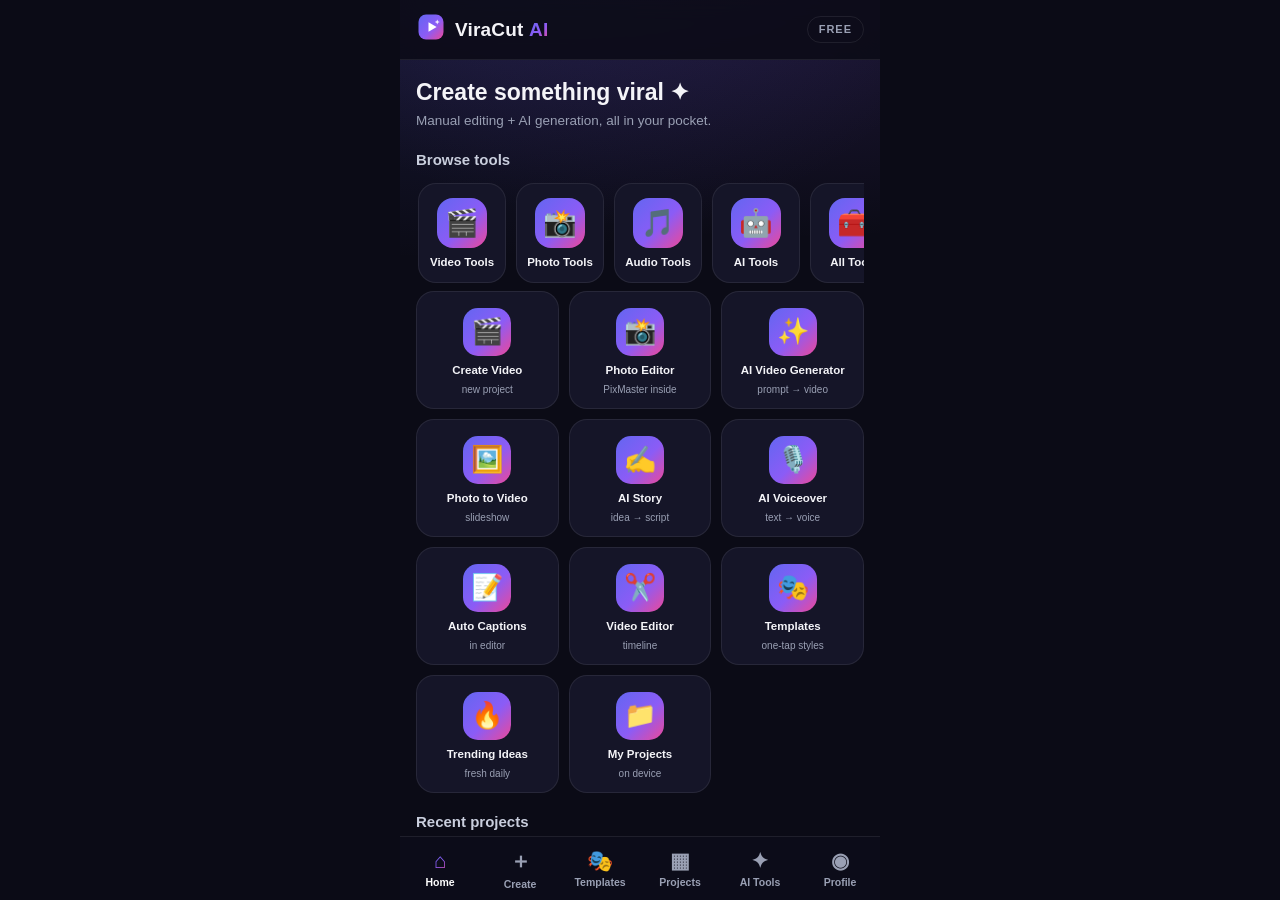
==== index.html @ f8251b7c "Phase 14: CapCut-style page navigation (tool categories + back buttons)" ====
<!DOCTYPE html>
<html lang="en">
<head>
<meta charset="UTF-8">
<meta name="viewport" content="width=device-width, initial-scale=1.0, viewport-fit=cover">
<meta name="theme-color" content="#0B0B16">
<title>ViraCut AI — Mobile Video Editor</title>
<link rel="manifest" href="manifest.json">
<link rel="apple-touch-icon" href="icon-192.png">
<meta name="mobile-web-app-capable" content="yes">
<meta name="apple-mobile-web-app-capable" content="yes">
<meta name="apple-mobile-web-app-status-bar-style" content="black-translucent">
<link rel="stylesheet" href="css/app.css?v=24">
</head>
<body>
<div id="app">

  <!-- ============ APP BAR ============ -->
  <header id="appbar">
    <div class="brand">
      <span class="logo" aria-hidden="true">
        <svg viewBox="0 0 48 48" width="30" height="30">
          <defs><linearGradient id="lg" x1="0" y1="0" x2="1" y2="1">
            <stop offset="0" stop-color="#6366F1"/><stop offset=".55" stop-color="#8B5CF6"/><stop offset="1" stop-color="#EC4899"/>
          </linearGradient></defs>
          <rect x="4" y="4" width="40" height="40" rx="12" fill="url(#lg)"/>
          <path d="M20 16.5 L33 24 L20 31.5 Z" fill="#fff"/>
          <path d="M34 12 l1.2 2.8 2.8 1.2 -2.8 1.2 -1.2 2.8 -1.2 -2.8 -2.8 -1.2 2.8 -1.2 Z" fill="#fff" opacity=".9"/>
        </svg>
      </span>
      <span class="brand-name">ViraCut <b>AI</b></span>
    </div>
    <div id="planBadge" class="plan-badge free">FREE</div>
  </header>

  <!-- ============ SCREENS ============ -->
  <main id="screens">

    <!-- HOME -->
    <section class="screen active" id="screen-home">
      <div class="greet">
        <h2 id="homeGreet">Create something viral ✦</h2>
        <p>Manual editing + AI generation, all in your pocket.</p>
      </div>
      <div class="home-grid" id="homeGrid"></div>
      <h3 class="sec-title">Recent projects</h3>
      <div id="homeRecent" class="recent-row"></div>
    </section>

    <!-- CREATE HUB -->
    <section class="screen" id="screen-create">
      <h2 class="page-title">Create</h2>
      <p class="page-sub">Start a new project your way.</p>
      <div class="stack" id="createOptions"></div>
    </section>

    <!-- PROJECTS -->
    <section class="screen" id="screen-projects">
      <h2 class="page-title">My Projects</h2>
      <p class="page-sub">Stored on this device.</p>
      <button class="btn primary block" id="btnNewProject2">＋ New Project</button>
      <div id="projectGrid" class="proj-grid"></div>
    </section>

    <!-- AI TOOLS HUB -->
    <section class="screen" id="screen-aitools">
      <h2 class="page-title">AI Tools</h2>
      <p class="page-sub">Generate with AI — story, video, voice & ideas.</p>
      <div class="stack" id="aiToolsList"></div>
      <div class="note-card">🎬 AI video rendering needs a connected backend API. Story, ideas & social tools work fully offline.</div>
    </section>

    <!-- TOOL CATEGORY PAGE (dynamic — rendered by ToolPages) -->
    <section class="screen" id="screen-toolpage"></section>

    <!-- PROFILE -->
    <section class="screen" id="screen-profile">
      <h2 class="page-title">Profile</h2>
      <div class="card" id="profileCard"></div>
      <div class="card" id="planCard"></div>
      <div class="stack">
        <button class="btn ghost block" id="btnSettings">⚙️ Settings</button>
        <button class="btn ghost block" id="btnGoPro">⭐ Go Pro (Demo)</button>
        <button class="btn ghost block" id="btnSignOut">Sign out</button>
      </div>
      <p class="fineprint">Demo build — plans are stored locally on this device. No payment is processed.<br><a href="privacy.html" style="color:var(--acc)">Privacy Policy</a></p>
    </section>

    <!-- SETTINGS -->
    <section class="screen" id="screen-settings"></section>

    <!-- ============ EDITOR (Phase 2 layout) ============ -->
    <section class="screen" id="screen-editor">
      <!-- 1. TOP HEADER -->
      <div class="ed2-header">
        <button class="icon-btn" id="edBack" title="Back">✕</button>
        <button class="icon-btn" id="edSearch" title="Search">🔍</button>
        <div class="ed2-title" id="edName" title="Tap to rename">Untitled</div>
        <button class="btn ghost sm" id="edAiUhd" title="AI features">✨ AI UHD</button>
        <button class="btn primary" id="edExport">Export</button>
      </div>

      <!-- 2. VIDEO PREVIEW -->
      <div class="ed-preview-wrap" id="edPreviewWrap">
        <canvas id="edCanvas"></canvas>
        <div id="edStickerLayer"></div>
      </div>

      <!-- 3. PLAYBACK CONTROLS -->
      <div class="ed2-controls">
        <button class="icon-btn" id="edFull" title="Fullscreen preview">⛶</button>
        <button class="icon-btn big" id="edPlay">▶</button>
        <button class="icon-btn" id="edKf" title="Add keyframe" style="display:none">◇</button>
        <span class="ed2-ur">
          <button class="icon-btn" id="edUndo" title="Undo">↩</button>
          <button class="icon-btn" id="edRedo" title="Redo">↪</button>
        </span>
      </div>

      <!-- 4. TIME DISPLAY -->
      <div class="ed2-time"><span id="edTime">00:00 / 00:00</span></div>

      <!-- 5. UNIFIED TIMELINE (all lanes scroll together under one playhead) -->
      <div class="tl-wrap" id="edTlWrap">
        <div class="tl-scroll" id="edTlScroll">
          <div class="tl-inner" id="edTlInner">
            <div class="tl-ruler" id="edMarkers"></div>
            <div class="tl-lane" data-lane="video">
              <div class="tl-head" title="Video">🎞</div>
              <div class="tl-track tl-track-video" id="edTrackVideo"></div>
            </div>
            <div class="tl-lane" data-lane="audio">
              <div class="tl-head" title="Audio">♪</div>
              <div class="tl-track" id="edTrackAudio"></div>
            </div>
            <div class="tl-lane" data-lane="text">
              <div class="tl-head" title="Text">T</div>
              <div class="tl-track" id="edTrackText"></div>
            </div>
            <div class="tl-lane" data-lane="overlay">
              <div class="tl-head" title="Overlay">▣</div>
              <div class="tl-track" id="edTrackOverlay"></div>
            </div>
            <div class="tl-lane" data-lane="effect">
              <div class="tl-head" title="Effects">✨</div>
              <div class="tl-track" id="edTrackEffect"></div>
            </div>
            <div class="tl-lane" data-lane="captions">
              <div class="tl-head" title="Captions">💬</div>
              <div class="tl-track" id="edTrackCaptions"></div>
            </div>
            <div class="tl-playhead" id="edPlayhead"></div>
          </div>
        </div>
      </div>

      <!-- 6. CLIP STRIP (appears on selection) -->
      <div class="tl-clipstrip" id="edClipStrip" style="display:none"></div>

      <!-- 7. BOTTOM SHEET for tool panels -->
      <div class="tl-sheet-backdrop" id="edSheetBackdrop" style="display:none"></div>
      <div class="tl-sheet" id="edSheet" style="display:none">
        <div class="tl-sheet-grip" id="edSheetGrip"></div>
        <button class="tl-sheet-x" id="edSheetX" title="Close">✕</button>
        <div class="tl-sheet-body" id="edPanel"></div>
      </div>

      <!-- 8. BOTTOM TOOLBAR -->
      <div class="tl-toolbar" id="edTools"></div>

      <input type="file" id="edFileInput" accept="video/*,image/*" multiple hidden>
      <input type="file" id="edMusicInput" accept="audio/*" hidden>
      <input type="file" id="edOverlayInput" accept="video/*,image/*" hidden>
    </section>

    <!-- ============ AI VIDEO GENERATOR ============ -->
    <section class="screen" id="screen-aivideo">
      <h2 class="page-title">✨ AI Video Generator</h2>
      <p class="page-sub">Describe it — AI builds the short video.</p>
      <label class="lbl">Prompt</label>
      <textarea id="avPrompt" rows="4" placeholder="Create a cinematic 30-second suspense story about a man who finds a mysterious door in the desert."></textarea>
      <label class="lbl">Duration</label>
      <div class="pills" id="avDur"></div>
      <label class="lbl">Aspect ratio</label>
      <div class="pills" id="avAspect"></div>
      <label class="lbl">Style</label>
      <div class="pills" id="avStyle"></div>
      <label class="lbl">Language</label>
      <div class="pills" id="avLang"></div>
      <button class="btn primary block" id="avGenerate">⚡ Generate Video</button>
      <button class="btn ghost block" id="avSave">📝 Save prompt as project note</button>
      <div id="avProgress" class="hidden">
        <div class="prog"><div class="prog-fill" id="avProgFill"></div></div>
        <p id="avStage" class="muted center"></p>
      </div>
      <div id="avResult"></div>
    </section>

    <!-- ============ AI STORY ============ -->
    <!-- TEMPLATES (TemplateX engine — filled by TXBrowse) -->
    <section class="screen" id="screen-templates"></section>
    <section class="screen" id="screen-txdetail"></section>
    <section class="screen" id="screen-txslots"></section>
    <section class="screen" id="screen-txgen"></section>
    <section class="screen" id="screen-txresult"></section>
    <section class="screen" id="screen-txcreate"></section>
    <section class="screen" id="screen-txedit"></section>

    <section class="screen" id="screen-aistory">
      <h2 class="page-title">✍️ AI Story</h2>
      <p class="page-sub">One idea → full story pack. Works offline.</p>
      <label class="lbl">Your idea (one line)</label>
      <textarea id="asIdea" rows="2" placeholder="A lost child in an abandoned city…"></textarea>
      <div class="row">
        <div class="pills" id="asLang"></div>
        <button class="btn primary" id="asGenerate">✨ Generate Story</button>
      </div>
      <div id="asResult"></div>
    </section>

    <!-- ============ PHOTO TO VIDEO ============ -->
    <section class="screen" id="screen-photovideo">
      <h2 class="page-title">🖼️ Photo to Video</h2>
      <p class="page-sub">Photos → slideshow video with motion.</p>
      <button class="btn primary block" id="pvPick">＋ Add Photos</button>
      <input type="file" id="pvInput" accept="image/*" multiple hidden>
      <div class="row between">
        <label class="lbl">Each photo (sec)</label>
        <div class="stepper"><button id="pvDurMinus">−</button><span id="pvDurVal">3</span><button id="pvDurPlus">＋</button></div>
      </div>
      <label class="check"><input type="checkbox" id="pvKenburns" checked> Ken Burns motion (pan & zoom)</label>
      <div class="row between">
        <label class="lbl">Aspect</label>
        <div class="pills" id="pvAspect"></div>
      </div>
      <div id="pvList" class="pv-list"></div>
      <div class="ed-preview-wrap"><canvas id="pvCanvas"></canvas></div>
      <button class="btn primary block" id="pvSend">➜ Send to Editor</button>
    </section>

    <!-- ============ AI VOICEOVER ============ -->
    <section class="screen" id="screen-aivoice">
      <h2 class="page-title">🎙️ AI Voiceover</h2>
      <p class="page-sub">Preview narration with your device voice.</p>
      <label class="lbl">Script</label>
      <textarea id="voText" rows="5" placeholder="Type or paste your voiceover script…"></textarea>
      <label class="lbl">Voice language</label>
      <div class="pills" id="voLang"></div>
      <div class="row">
        <button class="btn primary" id="voPreview">🔊 Preview</button>
        <button class="btn ghost" id="voStop">⏹ Stop</button>
        <button class="btn ghost" id="voSave">💾 Save to Project</button>
      </div>
      <div class="note-card">⚠️ Device-voice preview only — it can't be captured into exports. For exportable voiceover, record with the mic in the Editor → Voice tool.</div>
      <div id="voSaved"></div>
    </section>

    <!-- ============ TRENDING ============ -->
    <section class="screen" id="screen-trending">
      <h2 class="page-title">🔥 Trending Ideas</h2>
      <p class="page-sub">Fresh video ideas, generated offline.</p>
      <div class="chips" id="trendChips"></div>
      <div id="trendList" class="stack"></div>
      <div class="note-card">📡 Live trend data needs a trends API connection — these ideas are generated on-device.</div>
    </section>

    <!-- ============ SOCIAL KIT ============ -->
    <section class="screen" id="screen-social">
      <h2 class="page-title">📣 Social Kit</h2>
      <p class="page-sub" id="socialSub">Ready-to-post copy for your video.</p>
      <div id="socialKit" class="stack"></div>
      <button class="btn ghost block" id="socialBack">‹ Back to Editor</button>
    </section>

  </main>

  <!-- ============ BOTTOM NAV ============ -->
  <nav id="bottomnav">
    <button data-nav="screen-home" class="active"><span class="ni">⌂</span><span data-i18n="nav.home">Home</span></button>
    <button data-nav="screen-create"><span class="ni">＋</span><span data-i18n="nav.create">Create</span></button>
    <button data-nav="screen-templates"><span class="ni">🎭</span><span data-i18n="nav.templates">Templates</span></button>
    <button data-nav="screen-projects"><span class="ni">▦</span><span data-i18n="nav.projects">Projects</span></button>
    <button data-nav="screen-aitools"><span class="ni">✦</span><span data-i18n="nav.aitools">AI Tools</span></button>
    <button data-nav="screen-profile"><span class="ni">◉</span><span data-i18n="nav.profile">Profile</span></button>
  </nav>

  <!-- overlays -->
  <div id="modalRoot"></div>
  <div id="sheetRoot"></div>
  <div id="toastRoot"></div>
</div>

<script src="js/store.js?v=6"></script>
<script src="js/plans.js?v=5"></script>
<script src="js/auth-config.js?v=5"></script>
<script src="js/auth.js?v=5"></script>
<script src="js/ai-adapter.js?v=5"></script>
<script src="js/ai-story.js?v=5"></script>
<script src="js/trending.js?v=5"></script>
<script src="js/social.js?v=5"></script>
<script src="js/audio.js?v=6"></script>
<script src="js/captions.js?v=6"></script>
<script src="js/autocap.js?v=1"></script>
<script src="js/export.js?v=7"></script>
<script src="js/effects.js?v=6"></script>
<script src="js/bodyfx.js?v=1"></script>
<script src="js/fxlib.js?v=3"></script>
<script src="js/fxthumbs.js?v=3"></script>
<script src="js/fx-pro.js?v=3"></script>
<script src="js/photo.js?v=1"></script>
<script src="js/photo-filters.js?v=1"></script>
<script src="js/photo-ui.js?v=7"></script>
<script src="js/editor.js?v=20"></script>
<script src="js/editor-panels.js?v=6"></script>
<script src="js/ai-video.js?v=5"></script>
<script src="js/projects.js?v=6"></script>
<script src="js/templates.js?v=5"></script>
<script src="js/tx-stats.js?v=5"></script>
<script src="js/tx-data.js?v=5"></script>
<script src="js/tx-music.js?v=5"></script>
<script src="js/tx-remote.js?v=5"></script>
<script src="js/tx-frame.js?v=5"></script>
<script src="js/tx-flow.js?v=7"></script>
<script src="js/tx-flow2.js?v=10"></script>
<script src="js/toolpages.js?v=1"></script>
<script src="js/i18n.js?v=7"></script>
<script src="js/settings.js?v=6"></script>
<script src="js/app.js?v=21"></script>
<script>
if ('serviceWorker' in navigator) {
  window.addEventListener('load', () => {
    navigator.serviceWorker.register('sw.js').catch(() => {});
  });
}
</script>
</body>
</html>
---- css/app.css ----
/* ViraCut AI — premium dark mobile-first theme */
:root{
  --bg:#0B0B16; --bg2:#101022; --card:#151528; --card2:#1B1B32;
  --line:rgba(255,255,255,.08);
  --txt:#F4F4F8; --muted:#9AA0B4;
  --indigo:#6366F1; --violet:#8B5CF6; --pink:#EC4899;
  --grad:linear-gradient(135deg,#6366F1,#8B5CF6 55%,#EC4899);
  --r:18px; --rs:12px;
  --nav-h:64px; --bar-h:60px;
  --shadow:0 8px 28px rgba(0,0,0,.45);
}
*{box-sizing:border-box;margin:0;padding:0;-webkit-tap-highlight-color:transparent}
html,body{height:100%}
body{
  background:var(--bg); color:var(--txt);
  font-family:-apple-system,BlinkMacSystemFont,"Segoe UI",Roboto,Inter,Arial,sans-serif;
  font-size:15px; line-height:1.45; overflow:hidden;
}
#app{max-width:480px;margin:0 auto;height:100dvh;display:flex;flex-direction:column;position:relative;background:
  radial-gradient(600px 300px at 80% -60px, rgba(139,92,246,.18), transparent),
  radial-gradient(500px 260px at 10% 0%, rgba(99,102,241,.14), transparent), var(--bg);}

/* ---------- app bar ---------- */
#appbar{height:var(--bar-h);flex:0 0 auto;display:flex;align-items:center;justify-content:space-between;
  padding:0 16px;border-bottom:1px solid var(--line);background:rgba(11,11,22,.85);backdrop-filter:blur(10px);z-index:5}
.brand{display:flex;align-items:center;gap:9px}
.brand-name{font-weight:800;font-size:19px;letter-spacing:.2px}
.brand-name b{background:var(--grad);-webkit-background-clip:text;background-clip:text;color:transparent}
.plan-badge{font-size:11px;font-weight:800;letter-spacing:1px;padding:5px 11px;border-radius:999px;border:1px solid var(--line)}
.plan-badge.free{color:#9AA0B4}
.plan-badge.pro{background:var(--grad);color:#fff;border:none}

/* ---------- screens ---------- */
#screens{flex:1;overflow-y:auto;padding:16px 16px 24px;scrollbar-width:thin}
.screen{display:none;animation:fadeUp .25s ease;position:relative}
.screen.active{display:block}
@keyframes fadeUp{from{opacity:0;transform:translateY(8px)}to{opacity:1;transform:none}}
.page-title{font-size:24px;font-weight:800;margin:4px 0 2px}
.page-sub{color:var(--muted);font-size:13.5px;margin-bottom:14px}
.sec-title{font-size:15px;font-weight:700;margin:18px 0 10px;color:#C9CEDD}
.greet h2{font-size:23px;font-weight:800}
.greet p{color:var(--muted);font-size:13.5px;margin:2px 0 14px}

/* ---------- home grid ---------- */
.home-grid{display:grid;grid-template-columns:repeat(3,1fr);gap:10px}
.home-btn{background:var(--card);border:1px solid var(--line);border-radius:var(--r);padding:16px 6px 13px;
  display:flex;flex-direction:column;align-items:center;gap:8px;color:var(--txt);font-size:11.5px;font-weight:600;
  cursor:pointer;transition:transform .15s ease,border-color .15s}
.home-btn:active{transform:scale(.95)}
.home-btn .hb-ic{font-size:26px;width:48px;height:48px;border-radius:15px;display:flex;align-items:center;justify-content:center;background:var(--grad)}
.home-btn small{color:var(--muted);font-weight:400;font-size:10px}
.recent-row{display:flex;gap:10px;overflow-x:auto;padding-bottom:6px}

/* ---------- tool category pages (CapCut-style) ---------- */
.cat-row{display:flex;gap:10px;overflow-x:auto;padding:2px 2px 8px;scrollbar-width:none}
.cat-row::-webkit-scrollbar{display:none}
.cat-tile{flex:0 0 auto;display:flex;flex-direction:column;align-items:center;gap:8px;
  background:var(--card);border:1px solid var(--line);border-radius:var(--r);
  padding:14px 8px;min-width:88px;color:var(--txt);font-size:11.5px;font-weight:700;cursor:pointer}
.cat-tile:active{transform:scale(.95)}
.cat-tile .ct-ic{font-size:27px;width:50px;height:50px;border-radius:16px;display:flex;align-items:center;justify-content:center;background:var(--grad)}
.tp-head{margin:2px 0 4px}
.tp-list{display:flex;flex-direction:column;gap:9px;margin-bottom:4px}
.tp-item{display:flex;align-items:center;gap:13px;width:100%;background:var(--card);
  border:1px solid var(--line);border-radius:14px;padding:13px 14px;color:var(--txt);
  font-size:14.5px;cursor:pointer;text-align:left}
.tp-item:active{transform:scale(.98);border-color:var(--indigo)}
.tp-ic{font-size:24px;flex:0 0 auto}
.tp-tx{flex:1;display:flex;flex-direction:column;gap:2px;min-width:0}
.tp-tx b{font-weight:700}
.tp-tx small{color:var(--muted);font-weight:400;font-size:12px}
.tp-chev{color:var(--muted);font-size:20px;flex:0 0 auto}
.tp-sec{display:flex;align-items:center;justify-content:space-between;margin:18px 0 10px}
.tp-sec>span{font-size:12.5px;font-weight:800;letter-spacing:1.2px;color:#C9CEDD}
.tp-more{background:none;border:none;color:var(--indigo);font-size:13px;font-weight:700;cursor:pointer;padding:4px 0}
.recent-card{flex:0 0 128px;background:var(--card);border:1px solid var(--line);border-radius:var(--rs);overflow:hidden;cursor:pointer}
.recent-card .thumb{height:76px;background:linear-gradient(135deg,#23233d,#191930);display:flex;align-items:center;justify-content:center;font-size:26px;color:#555}
.recent-card .thumb img{width:100%;height:100%;object-fit:cover}
.recent-card .nm{font-size:11.5px;padding:7px 9px;white-space:nowrap;overflow:hidden;text-overflow:ellipsis}
.empty{color:var(--muted);font-size:13px;padding:14px;border:1px dashed var(--line);border-radius:var(--rs);text-align:center}

/* ---------- generic ui ---------- */
.card{background:var(--card);border:1px solid var(--line);border-radius:var(--r);padding:16px;margin-bottom:12px}
.stack{display:flex;flex-direction:column;gap:10px}
.row{display:flex;gap:10px;align-items:center;flex-wrap:wrap}
.row.between{justify-content:space-between;margin:10px 0}
.btn{border:none;border-radius:14px;padding:12px 18px;font-size:14.5px;font-weight:700;color:var(--txt);
  background:var(--card2);cursor:pointer;transition:transform .12s ease;display:inline-flex;align-items:center;justify-content:center;gap:8px}
.btn:active{transform:scale(.96)}
.btn.primary{background:var(--grad);color:#fff;box-shadow:0 6px 18px rgba(139,92,246,.35)}
.btn.ghost{background:transparent;border:1px solid var(--line)}
.btn.danger{background:rgba(239,68,68,.15);color:#F87171;border:1px solid rgba(239,68,68,.35)}
.btn.block{width:100%;margin:6px 0}
.btn.sm{padding:8px 14px;font-size:13px;border-radius:11px}
.btn:disabled{opacity:.45}
.icon-btn{background:var(--card2);border:1px solid var(--line);color:var(--txt);border-radius:11px;
  width:38px;height:38px;font-size:17px;cursor:pointer;display:inline-flex;align-items:center;justify-content:center;flex:0 0 auto}
.icon-btn.big{width:52px;height:52px;border-radius:50%;background:var(--grad);border:none;font-size:19px}
.icon-btn:disabled{opacity:.35}
/* Back button injected on non-home screens — own line, always visible */
.vc-back{display:flex !important;position:relative;z-index:50;margin:2px 0 10px 2px;background:rgba(20,22,35,.95)}
.lbl{display:block;font-size:12.5px;font-weight:700;color:#C9CEDD;margin:14px 0 7px;letter-spacing:.3px}
textarea,input[type=text],input[type=email],select{background:var(--card);border:1px solid var(--line);color:var(--txt);
  border-radius:var(--rs);padding:12px;font-size:14.5px;width:100%;font-family:inherit;resize:vertical}
textarea:focus,input:focus{outline:none;border-color:var(--violet)}
input[type=range]{accent-color:var(--violet);width:100%}
.muted{color:var(--muted);font-size:12.5px}
.center{text-align:center}
.hidden{display:none!important}
.note-card{background:rgba(139,92,246,.1);border:1px solid rgba(139,92,246,.3);border-radius:var(--rs);
  padding:11px 13px;font-size:12.5px;color:#C9CEDD;margin-top:14px}
.fineprint{color:var(--muted);font-size:11.5px;margin-top:14px;text-align:center}
.hint{color:var(--muted);font-size:13px;text-align:center;padding:18px 10px}

/* pills & chips */
.pills{display:flex;gap:8px;flex-wrap:wrap}
.pill{padding:9px 15px;border-radius:999px;background:var(--card);border:1px solid var(--line);font-size:13px;font-weight:600;cursor:pointer;color:var(--txt)}
.pill.on{background:var(--grad);color:#fff;border-color:transparent}
.chips{display:flex;gap:8px;flex-wrap:wrap;margin-bottom:12px}
.chip{padding:9px 14px;border-radius:999px;background:var(--card);border:1px solid var(--line);font-size:13px;cursor:pointer;color:var(--txt)}
.chip.on{background:var(--grad);color:#fff;border-color:transparent}

/* stepper */
.stepper{display:flex;align-items:center;gap:12px;background:var(--card);border:1px solid var(--line);border-radius:12px;padding:6px 10px}
.stepper button{width:30px;height:30px;border-radius:9px;border:1px solid var(--line);background:var(--card2);color:var(--txt);font-size:16px;cursor:pointer}
.stepper span{min-width:44px;text-align:center;font-weight:700}

/* check */
.check{display:flex;gap:9px;align-items:center;font-size:13.5px;margin:8px 0;cursor:pointer}
.check input{width:18px;height:18px;accent-color:var(--violet)}

/* progress */
.prog{height:10px;background:var(--card2);border-radius:99px;overflow:hidden;margin:12px 0 6px}
.prog-fill{height:100%;width:0;background:var(--grad);border-radius:99px;transition:width .3s ease}

/* ---------- bottom nav ---------- */
#bottomnav{flex:0 0 auto;height:calc(var(--nav-h) + env(safe-area-inset-bottom));padding-bottom:env(safe-area-inset-bottom);
  display:flex;background:rgba(13,13,26,.95);backdrop-filter:blur(12px);border-top:1px solid var(--line);z-index:5}
#bottomnav button{flex:1;background:none;border:none;color:var(--muted);display:flex;flex-direction:column;align-items:center;justify-content:center;gap:3px;font-size:10.5px;font-weight:600;cursor:pointer}
#bottomnav button .ni{font-size:21px}
#bottomnav button.active{color:#fff}
#bottomnav button.active .ni{background:var(--grad);-webkit-background-clip:text;background-clip:text;color:transparent}

/* ---------- editor ---------- */
#screen-editor{padding-bottom:8px}
#screen-editor.active{display:flex;flex-direction:column;height:100%;overflow:hidden;overscroll-behavior:none}
#screen-editor .ed2-header{flex:0 0 auto}
#screen-editor .ed-preview-wrap{flex:0 0 auto}
#screen-editor .ed2-controls,#screen-editor .ed2-time{flex:0 0 auto}
#screen-editor .tl-wrap{flex:1 1 auto;min-height:0;overflow:hidden}
#screen-editor .tl-clipstrip{flex:0 0 auto}
#screen-editor .tl-toolbar{flex:0 0 auto}
.ed-topbar{display:flex;align-items:center;gap:8px;margin-bottom:10px}
.ed-title{flex:1;font-weight:700;font-size:15px;white-space:nowrap;overflow:hidden;text-overflow:ellipsis;cursor:pointer}
.ed-preview-wrap{background:#000;border-radius:var(--r);overflow:hidden;border:1px solid var(--line);position:relative;display:flex;align-items:center;justify-content:center;max-height:32vh;min-height:160px}
#edCanvas{width:auto;max-width:100%;max-height:44vh;display:block;background:#000}
#edStickerLayer{position:absolute;inset:0;pointer-events:none}
#edStickerLayer .stk{position:absolute;transform:translate(-50%,-50%);pointer-events:auto;cursor:move;user-select:none}
.ed-transport{display:flex;align-items:center;gap:10px;padding:9px 12px;background:rgba(10,10,20,.9)}
.ed-transport #edTime{font-size:11.5px;color:var(--muted);white-space:nowrap;min-width:86px}
.ed-tools{display:flex;gap:8px;overflow-x:auto;padding:10px 2px}
.tool-btn{flex:0 0 auto;padding:9px 13px;border-radius:12px;background:var(--card);border:1px solid var(--line);font-size:12.5px;font-weight:600;color:var(--txt);cursor:pointer}
.tool-btn.on{background:var(--grad);border-color:transparent;color:#fff}
.ed-panel{background:var(--card);border:1px solid var(--line);border-radius:var(--r);padding:13px;margin-bottom:10px;min-height:86px;max-height:300px;overflow-y:auto}
.ed-panel h4{font-size:13px;margin-bottom:9px;color:#C9CEDD}
.ed-timeline-wrap{margin-top:2px}
.ed-timeline-head{display:flex;justify-content:space-between;align-items:center;font-size:12.5px;font-weight:700;margin-bottom:7px;color:#C9CEDD}
.ed-timeline{display:flex;gap:8px;overflow-x:auto;padding:4px 2px 10px}
.clip-card{flex:0 0 108px;background:var(--card2);border:2px solid var(--line);border-radius:12px;overflow:hidden;cursor:pointer;position:relative}
.clip-card.sel{border-color:var(--violet)}
.clip-card .thumb{height:62px;background:#0a0a14;display:flex;align-items:center;justify-content:center;overflow:hidden}
.clip-card .thumb img,.clip-card .thumb video{width:100%;height:100%;object-fit:cover}
.clip-card .meta{font-size:10px;padding:5px 7px;color:var(--muted);white-space:nowrap;overflow:hidden;text-overflow:ellipsis}
.clip-card .badge{position:absolute;top:4px;left:4px;font-size:9px;background:rgba(0,0,0,.65);padding:2px 7px;border-radius:99px}
.clip-card .relink{position:absolute;inset:0;background:rgba(20,10,40,.82);display:flex;align-items:center;justify-content:center;font-size:10.5px;font-weight:700;color:#fff;text-align:center;padding:6px}
.kv{display:flex;justify-content:space-between;align-items:center;padding:7px 0;border-bottom:1px solid var(--line);font-size:13.5px}
.kv:last-child{border-bottom:none}

/* projects */
.proj-grid{display:grid;grid-template-columns:repeat(2,1fr);gap:10px;margin-top:12px}
.proj-card{background:var(--card);border:1px solid var(--line);border-radius:var(--rs);overflow:hidden;cursor:pointer}
.proj-card .thumb{height:92px;background:linear-gradient(135deg,#23233d,#171728);display:flex;align-items:center;justify-content:center;font-size:30px}
.proj-card .thumb img{width:100%;height:100%;object-fit:cover}
.proj-card .body{padding:9px 11px}
.proj-card .nm{font-size:13px;font-weight:700;white-space:nowrap;overflow:hidden;text-overflow:ellipsis}
.proj-card .dt{font-size:11px;color:var(--muted)}
.proj-card .acts{display:flex;gap:6px;margin-top:8px;flex-wrap:wrap}
.proj-card .acts button{flex:1 1 40%;font-size:11px;padding:8px 0;border-radius:9px;border:1px solid var(--line);background:var(--card2);color:var(--txt);cursor:pointer;min-height:44px}

/* story result */
.story-block{background:var(--card);border:1px solid var(--line);border-radius:var(--rs);padding:13px;margin:10px 0}
.story-block h4{font-size:13px;color:var(--violet);margin-bottom:6px;letter-spacing:.3px}
.story-block p{font-size:13.5px;white-space:pre-wrap}
.scene{border-left:3px solid var(--violet);padding:8px 12px;margin:9px 0;background:rgba(139,92,246,.06);border-radius:0 10px 10px 0}
.scene b{font-size:13px}
.scene p{font-size:12.5px;color:#C9CEDD;margin-top:3px}

/* social kit */
.soc-block{background:var(--card);border:1px solid var(--line);border-radius:var(--rs);padding:13px}
.soc-block h4{font-size:12.5px;color:var(--violet);margin-bottom:6px}
.soc-block p{font-size:13.5px;white-space:pre-wrap;margin-bottom:9px}

/* photo to video */
.pv-list{display:flex;gap:8px;overflow-x:auto;margin:12px 0}
.pv-item{flex:0 0 84px;border-radius:10px;overflow:hidden;border:1px solid var(--line);position:relative}
.pv-item img{width:100%;height:84px;object-fit:cover;display:block}
.pv-item button{position:absolute;top:3px;right:3px;background:rgba(0,0,0,.65);border:none;color:#fff;border-radius:8px;width:22px;height:22px;cursor:pointer}

/* modal / sheet / toast */
#modalRoot:empty,#sheetRoot:empty{display:none}
.modal-bg{position:fixed;inset:0;background:rgba(4,4,10,.7);backdrop-filter:blur(3px);z-index:50;display:flex;align-items:center;justify-content:center;padding:20px;animation:fadeUp .2s}
.modal{background:var(--card2);border:1px solid var(--line);border-radius:20px;padding:20px;width:100%;max-width:380px;box-shadow:var(--shadow)}
.modal h3{font-size:17px;margin-bottom:12px}
.modal .row{margin-top:14px}
.sheet-bg{position:fixed;inset:0;background:rgba(4,4,10,.7);z-index:50;display:flex;align-items:flex-end;justify-content:center;animation:fadeUp .2s}
.sheet{background:var(--card2);border:1px solid var(--line);border-radius:22px 22px 0 0;padding:18px;width:100%;max-width:480px;max-height:70dvh;overflow-y:auto}
.sheet h3{font-size:16px;margin-bottom:12px}
.sheet-opt{display:flex;align-items:center;gap:13px;width:100%;background:var(--card);border:1px solid var(--line);border-radius:14px;padding:14px;margin-bottom:9px;color:var(--txt);font-size:14.5px;font-weight:600;cursor:pointer;text-align:left}
.sheet-opt .so-ic{font-size:23px}
#toastRoot{position:fixed;left:0;right:0;bottom:calc(var(--nav-h) + 18px);z-index:99;display:flex;flex-direction:column;align-items:center;gap:8px;pointer-events:none}
.toast{background:#1E1E38;border:1px solid var(--line);color:var(--txt);padding:11px 18px;border-radius:99px;font-size:13px;box-shadow:var(--shadow);animation:fadeUp .25s;max-width:88%;text-align:center}
.toast.err{border-color:rgba(239,68,68,.5);color:#FCA5A5}

/* misc */
.list-item{background:var(--card);border:1px solid var(--line);border-radius:var(--rs);padding:12px 13px;margin-bottom:8px;font-size:13.5px}
.list-item .row{margin-top:8px}
audio{width:100%;margin-top:6px}
.tag{font-size:10px;font-weight:800;letter-spacing:.6px;padding:3px 9px;border-radius:99px;background:rgba(139,92,246,.18);color:#C4B5FD}
.tag.soon{background:rgba(251,191,36,.15);color:#FCD34D}
@media (min-width:520px){ .home-grid{grid-template-columns:repeat(3,1fr)} }

/* Smart FX + Templates */
.fx-grid{display:grid;grid-template-columns:repeat(3,1fr);gap:8px;margin-top:10px}
.fx-btn{background:var(--card);border:1px solid var(--line);border-radius:12px;padding:10px 4px;
  display:flex;flex-direction:column;align-items:center;gap:4px;font-size:11px;font-weight:600;color:var(--txt);cursor:pointer}
.fx-btn .fx-ic{font-size:22px}
.fx-btn.on{background:var(--grad);border-color:transparent;color:#fff}
.fx-btn.pro{border:1px dashed #c9a227;position:relative}
.fx-btn.pro .fx-ic{filter:saturate(.6)}
.fx-lock{font-size:12px;position:absolute;top:4px;right:6px}
.tpl-grid{display:grid;grid-template-columns:1fr 1fr;gap:10px;margin-top:12px}
.tpl-card{background:var(--card);border:1px solid var(--line);border-radius:var(--r);padding:14px 10px;
  display:flex;flex-direction:column;align-items:center;gap:6px;text-align:center;cursor:pointer;color:var(--txt)}
.tpl-card:active{transform:scale(.97)}
.tpl-ic{font-size:32px}
.tpl-name{font-weight:800;font-size:14px}
.tpl-card small{line-height:1.4}
@media (min-width:520px){ .tpl-grid{grid-template-columns:repeat(3,1fr)} }

/* ================= TemplateX engine (inside ViraCut) ================= */
.tx-row{display:flex;gap:10px;overflow-x:auto;padding:2px 2px 8px;scrollbar-width:none}
.tx-row::-webkit-scrollbar{display:none}
.tx-grid{display:grid;grid-template-columns:1fr 1fr;gap:10px}
.tx-card{background:var(--card);border:1px solid var(--line);border-radius:14px;overflow:hidden;cursor:pointer;color:var(--txt);text-align:left;padding:0;font-family:inherit}
.tx-row .tx-card{flex:0 0 132px}
.tx-card:active{transform:scale(.96)}
.tx-thumb{width:100%;height:176px;display:block;background:#000}
.tx-info{padding:8px 10px}
.tx-info b{font-size:13px;display:block;white-space:nowrap;overflow:hidden;text-overflow:ellipsis}
.tx-info small{color:var(--muted);font-size:11px}
.back-btn{background:none;border:none;color:var(--indigo);font-size:15px;font-weight:700;cursor:pointer;padding:4px 0 8px;font-family:inherit}
.tx-detail-wrap{display:flex;gap:12px;margin:10px 0}
#txDtPreview{width:150px;height:267px;border-radius:14px;border:1px solid var(--line);background:#000;flex-shrink:0}
.tx-meta{flex:1;display:flex;flex-direction:column;gap:8px;min-width:0}
.meta-row{background:var(--card);border:1px solid var(--line);border-radius:12px;padding:9px 11px;font-size:13px}
.meta-row small{color:var(--muted);display:block;font-size:10.5px}
.slot-chips{display:flex;flex-wrap:wrap;gap:6px}
.slot-chip{background:var(--bg2);border:1px solid var(--line);border-radius:99px;padding:6px 11px;font-size:12px}
.tx-slot-grid{display:grid;grid-template-columns:repeat(3,1fr);gap:10px;margin:12px 0}
.tx-slot{aspect-ratio:9/14;background:var(--card);border:2px dashed rgba(255,255,255,.22);border-radius:14px;display:flex;flex-direction:column;align-items:center;justify-content:center;gap:4px;cursor:pointer;overflow:hidden;position:relative;color:var(--txt);font-family:inherit;padding:0}
.tx-slot.filled{border-style:solid;border-color:var(--indigo)}
.tx-slot img,.tx-slot video{width:100%;height:100%;object-fit:cover;position:absolute;inset:0}
.slot-plus{font-size:26px;color:var(--indigo)}
.slot-label{font-size:11px;font-weight:700;z-index:1;background:rgba(0,0,0,.55);padding:2px 8px;border-radius:99px}
.slot-replace{position:absolute;bottom:4px;z-index:1;font-size:10px;background:rgba(0,0,0,.6);padding:2px 8px;border-radius:99px}
.tx-gen-wrap{display:flex;flex-direction:column;align-items:center;gap:14px;padding:20px 0}
#txGenCanvas{width:200px;height:356px;border-radius:14px;border:1px solid var(--line);background:#000}
#txRsVideo{width:100%;max-height:52vh;border-radius:14px;background:#000;margin:10px 0}
.scene-box{background:var(--bg2);border:1px solid var(--line);border-radius:14px;padding:12px;margin-top:10px}
.scene-grid{display:grid;grid-template-columns:1fr 1fr;gap:8px}
.scene-grid .full{grid-column:1/-1}
.search-row{margin:8px 0}
.search-row input{width:100%;background:var(--card);border:1px solid var(--line);border-radius:12px;color:var(--txt);padding:11px 12px;font-size:14px;font-family:inherit}
.btn.big{padding:15px;font-size:16px;margin:12px 0}

/* ===== Templates upgrade: featured carousel, likes, editor ===== */
.tx-featured{display:flex;gap:12px;overflow-x:auto;padding:4px 2px 10px;scroll-snap-type:x mandatory;scrollbar-width:none}
.tx-featured::-webkit-scrollbar{display:none}
.tx-feat{flex:0 0 216px;scroll-snap-align:start;background:var(--card);border:1px solid var(--line);border-radius:16px;overflow:hidden;cursor:pointer}
.tx-feat-cv{width:216px;height:340px;display:block;background:#000}
.tx-feat-meta{padding:10px 12px 4px}
.tx-feat-meta b{font-size:14px;display:block;white-space:nowrap;overflow:hidden;text-overflow:ellipsis}
.tx-feat-meta small{color:var(--muted);font-size:11px}
.tx-feat .btn{margin:8px 12px 12px;width:calc(100% - 24px)}
.tx-card{position:relative}
.tx-like{position:absolute;top:8px;right:8px;width:34px;height:34px;border-radius:50%;border:1px solid var(--line);background:rgba(0,0,0,.55);color:#fff;font-size:16px;cursor:pointer;opacity:.75}
.tx-like.on{opacity:1;background:rgba(244,63,94,.85);border-color:#f43f5e}
.tx-like.inline{position:static;width:auto;height:auto;border-radius:20px;padding:2px 12px;font-size:14px;background:rgba(255,255,255,.08)}
.tx-like.inline.on{background:rgba(244,63,94,.85)}

/* ===== Settings ===== */
.set-row{display:flex;align-items:center;gap:10px;width:100%;padding:14px;background:none;border:none;border-bottom:1px solid var(--line);color:var(--txt);font-family:inherit;font-size:14px;cursor:pointer;text-align:left}
.set-row:last-child{border-bottom:none}
button.set-row:active{background:rgba(255,255,255,.04)}
.switch{position:relative;width:46px;height:27px;border-radius:20px;border:none;background:#3a3a4a;cursor:pointer;flex-shrink:0}
.switch .knob{position:absolute;top:3px;left:3px;width:21px;height:21px;border-radius:50%;background:#fff;transition:left .18s}
.switch.on{background:#22d3ee}
.switch.on .knob{left:22px}

/* ===== Photo Editor (PixMaster section) ===== */
.ph-top{display:flex;align-items:center;gap:6px;padding:10px 12px;position:sticky;top:0;z-index:5;background:var(--bg)}
.ph-stage{position:relative;margin:0 12px;border-radius:16px;overflow:hidden;background:#000;min-height:300px;max-height:52vh;display:flex;align-items:center;justify-content:center;touch-action:none}
.ph-zoomwrap{transform-origin:center center;line-height:0;position:relative;display:inline-block}
.ph-zoomwrap canvas{max-width:100%;max-height:52vh;border-radius:8px}
.ph-cropover{position:absolute;inset:0;pointer-events:none}
.ph-cropbox{position:absolute;border:2px solid #fff;box-shadow:0 0 0 9999px rgba(0,0,0,.55);pointer-events:auto;touch-action:none;cursor:move}
.ph-cropbox::before{content:'';position:absolute;inset:0;background:linear-gradient(rgba(255,255,255,.25),rgba(255,255,255,.25)) 0 0/100% 1px,linear-gradient(rgba(255,255,255,.25),rgba(255,255,255,.25)) 0 0/1px 100%;background-size:33.3% 33.3%;background-repeat:repeat;pointer-events:none}
.ph-handle{position:absolute;right:-12px;bottom:-12px;width:28px;height:28px;background:#fff;border-radius:50%;cursor:nwse-resize;pointer-events:auto;box-shadow:0 2px 8px rgba(0,0,0,.4)}
.ph-tools{display:flex;gap:4px;padding:10px 12px 4px;overflow-x:auto}
.ph-tools button{flex:1;white-space:nowrap;background:var(--card);border:1px solid var(--line);color:var(--txt);border-radius:12px;padding:10px 12px;font-size:12px;font-weight:700;cursor:pointer}
.ph-tools button.on{background:var(--grad);border-color:transparent;color:#fff}
.ph-panel{padding:8px 12px 90px;min-height:200px}
.ph-chips{display:flex;gap:6px;overflow-x:auto;padding:4px 0 8px}
.ph-chips button{white-space:nowrap;background:var(--card);border:1px solid var(--line);color:var(--txt);border-radius:20px;padding:8px 14px;font-size:12px;font-weight:600;cursor:pointer}
.ph-chips button.on{background:var(--grad);border-color:transparent;color:#fff}
.ph-chips button.mod{border-color:#c9a227}
.ph-adjrow{background:var(--card);border:1px solid var(--line);border-radius:12px;padding:10px 12px;margin-bottom:8px}
.ph-adjhead{display:flex;justify-content:space-between;align-items:center;font-size:13px;font-weight:700;margin-bottom:6px}
.ph-val{color:#ffd76a;min-width:34px;display:inline-block;text-align:right}
.ph-adjrow input[type=range]{width:100%;accent-color:#c9a227;height:28px}
.icon-btn.sm{font-size:12px;padding:2px 6px}
.ph-fgrid{display:grid;grid-template-columns:repeat(3,1fr);gap:8px}
.ph-fcard{background:var(--card);border:1px solid var(--line);border-radius:12px;padding:6px;cursor:pointer;color:var(--txt);font-size:11px;font-weight:600;display:flex;flex-direction:column;gap:4px;align-items:center}
.ph-fcard img{width:100%;aspect-ratio:1;object-fit:cover;border-radius:8px;background:#222}
.ph-fcard.on{border-color:#c9a227;box-shadow:0 0 0 1px #c9a227}
.ph-curve{width:100%;max-width:340px;aspect-ratio:1;border-radius:12px;touch-action:none;display:block;margin:0 auto;background:#14141f}
.ph-croprow{display:flex;gap:6px;margin:8px 0;flex-wrap:wrap}
.lbl{display:block;font-size:12px;font-weight:700;opacity:.8;margin:10px 0 4px}

/* ===== native app feel: no text selection / callout on long-press ===== */
* { -webkit-tap-highlight-color: transparent; }
body, body *, button { -webkit-user-select: none; user-select: none; -webkit-touch-callout: none; }
input, textarea, [contenteditable] { -webkit-user-select: text; user-select: text; -webkit-touch-callout: default; }
img { -webkit-user-drag: none; pointer-events: none; }
button img, .ph-fcard img { pointer-events: none; }

/* ===== native feel: no pull-to-refresh, no double-tap zoom ===== */
html, body { overscroll-behavior: none; }
body { touch-action: manipulation; }
.ph-stage, .ph-curve { touch-action: none; }

/* ===== in-app camera ===== */
.ph-camover{position:absolute;inset:0;z-index:20;background:#000;display:flex;flex-direction:column}
.ph-camover video{flex:1;width:100%;object-fit:cover;background:#000}
.ph-cambar{display:flex;align-items:center;justify-content:space-around;padding:18px 30px 34px;background:#000}
.icon-btn.big{font-size:26px;width:56px;height:56px;border-radius:50%;background:rgba(255,255,255,.14);color:#fff;border:none}
.ph-shutter{width:76px;height:76px;border-radius:50%;background:#fff;border:6px solid rgba(255,255,255,.35);cursor:pointer}
.ph-shutter:active{transform:scale(.93)}

/* ===== Phase 1: editor upgrade ===== */
.ed-timeline{position:relative}
#edPlayhead{position:absolute;top:0;bottom:0;left:50%;width:3px;margin-left:-1.5px;background:#fff;border-radius:2px;box-shadow:0 0 8px rgba(255,255,255,.7);z-index:20;touch-action:none;cursor:ew-resize}
#edPlayhead::before{content:'';position:absolute;top:-2px;left:50%;transform:translateX(-50%);border:7px solid transparent;border-top:9px solid #fff}
#edPlayhead::after{content:'';position:absolute;top:0;bottom:0;left:-11px;width:24px}
#edDropLine{position:absolute;top:0;bottom:0;width:3px;background:#22c55e;border-radius:2px;z-index:7;pointer-events:none;display:none}
.clip-card.dragging{opacity:.9;border-color:#8B5CF6;box-shadow:0 10px 26px rgba(0,0,0,.55)}
.tl-zoom{display:inline-flex;gap:6px;align-items:center;margin-left:auto;margin-right:8px}
.tl-zoom .icon-btn{font-size:18px}
/* touch targets: min 44px on editor controls */
.ed-topbar .icon-btn,.ed-panel .icon-btn,.tl-zoom .icon-btn{min-width:44px;min-height:44px}
.tool-btn{min-height:44px}
.pill{min-height:44px;display:inline-flex;align-items:center;justify-content:center}
/* staging preview grid */
.pv-grid{display:grid;grid-template-columns:repeat(3,1fr);gap:8px;margin-top:10px}
.pv-item{background:var(--card2);border:1px solid var(--line);border-radius:10px;overflow:hidden}
.pv-item .pv-thumb{height:64px;background:#0a0a14;display:flex;align-items:center;justify-content:center;overflow:hidden}
.pv-item .pv-thumb img,.pv-item .pv-thumb video{width:100%;height:100%;object-fit:cover}
.pv-item .pv-name{font-size:10px;padding:5px 6px 2px;color:var(--muted);white-space:nowrap;overflow:hidden;text-overflow:ellipsis}
.pv-item .pv-btns{display:flex;gap:5px;padding:5px 6px 7px}
.pv-item .pv-btns .btn{flex:1;padding:7px 0;font-size:11.5px;min-height:38px;border-radius:9px}
/* fullscreen preview */
#edPreviewWrap:fullscreen{background:#000;display:flex;flex-direction:column;align-items:center;justify-content:center}
#edPreviewWrap:fullscreen #edCanvas{width:100%;height:auto;max-height:82vh}
#edPreviewWrap:fullscreen .ed-transport{width:100%}
/* export screen rows */
.ed-panel input[type="number"]{background:var(--card2);border:1px solid var(--line);border-radius:10px;color:var(--txt);padding:10px;font-size:14px;width:100%}

/* ================= Phase 2 — pro editor layout ================= */
#screen-editor{overflow-x:hidden}
/* 1. TOP HEADER */
.ed2-header{display:flex;align-items:center;gap:6px;margin-bottom:8px}
.ed2-header .icon-btn{min-width:44px;min-height:44px}
.ed2-title{flex:1;font-weight:700;font-size:15px;white-space:nowrap;overflow:hidden;text-overflow:ellipsis;cursor:pointer;text-align:center}
#edExport{border-radius:999px;padding:10px 22px;font-weight:800;font-size:14px;min-height:44px}
#edAiUhd{white-space:nowrap}
/* 3. PLAYBACK CONTROLS */
.ed2-controls{display:flex;align-items:center;justify-content:space-between;padding:6px 4px}
.ed2-controls .icon-btn{min-width:44px;min-height:44px}
.ed2-controls .icon-btn.big{font-size:26px;min-width:56px;min-height:56px}
.ed2-ur{display:flex;gap:4px}
/* 4. TIME */
.ed2-time{text-align:center;font-size:13px;color:var(--muted);font-variant-numeric:tabular-nums;margin:2px 0 4px}
.ed2-time span{background:var(--card);border:1px solid var(--line);border-radius:999px;padding:4px 14px}
/* 5. TIMELINE */
/* ============ UNIFIED TIMELINE (Phase 3: real editor workspace) ============ */
.tl-wrap{margin:0 0 6px}
.tl-scroll{position:relative;overflow-x:auto;overflow-y:hidden;background:#0a0a14;border-top:1px solid var(--line);border-bottom:1px solid var(--line);touch-action:pan-x pan-y}
.tl-inner{position:relative;padding-top:20px;min-height:180px}
.tl-ruler{position:absolute;top:0;left:0;height:20px;pointer-events:none}
.ed2-marker{position:absolute;top:2px;font-size:9px;color:var(--muted);transform:translateX(-50%);font-variant-numeric:tabular-nums;white-space:nowrap}
.ed2-marker::after{content:'';position:absolute;left:50%;top:13px;width:1px;height:5px;background:rgba(255,255,255,.25)}
.tl-lane{display:flex;align-items:stretch;border-bottom:1px solid rgba(255,255,255,.06)}
.tl-lane:last-child{border-bottom:none}
.tl-head{flex:0 0 26px;display:flex;align-items:center;justify-content:center;font-size:13px;color:var(--muted);background:rgba(255,255,255,.03);border-right:1px solid rgba(255,255,255,.06);font-weight:700}
.tl-track{position:relative;flex:1;min-height:40px}
.tl-lane[data-lane=video] .tl-track{min-height:56px}
.tl-lane[data-lane=audio] .tl-track{min-height:36px}
.tl-lane[data-lane=text] .tl-track{min-height:30px}
.tl-lane[data-lane=overlay] .tl-track{min-height:40px}
/* video clip = thumbnail strip, no card */
.clip-block{position:absolute;top:3px;bottom:3px;border-radius:6px;overflow:hidden;background:#16162a;border:1.5px solid transparent;cursor:pointer;touch-action:pan-x}
.clip-block.sel{border-color:#a78bfa;box-shadow:0 0 0 1.5px #fff,0 0 14px rgba(139,92,246,.7)}
.clip-block .thumbs{display:flex;height:100%;overflow:hidden}
.clip-block .thumbs img{height:100%;flex:1 0 auto;object-fit:cover;min-width:0}
.clip-block .cbadge{position:absolute;top:2px;left:3px;font-size:9px;background:rgba(0,0,0,.55);border-radius:5px;padding:0 4px;pointer-events:none}
.clip-block .cbadge.rev{left:auto;right:3px;background:rgba(139,92,246,.8);color:#fff;font-weight:700}
.trim-handle{position:absolute;top:0;bottom:0;width:20px;background:rgba(139,92,246,.9);z-index:5;touch-action:none;cursor:ew-resize;display:flex;align-items:center;justify-content:center}
.trim-handle.l{left:0;border-radius:6px 0 0 6px}
.trim-handle.r{right:0;border-radius:0 6px 6px 0}
.trim-handle::after{content:'⋮';color:#fff;font-size:13px}
/* "+" tile at lane start when empty, and at video track end */
.tl-add{position:absolute;top:3px;bottom:3px;min-width:44px;border-radius:6px;border:1.5px dashed rgba(139,92,246,.55);background:rgba(139,92,246,.07);color:#c4b5fd;font-size:12px;font-weight:600;display:flex;align-items:center;justify-content:center;cursor:pointer;padding:0 12px;white-space:nowrap}
.tl-playhead{position:absolute;top:0;bottom:0;left:0;width:2.5px;margin-left:-1.25px;background:#fff;border-radius:2px;box-shadow:0 0 8px rgba(255,255,255,.7);z-index:20;pointer-events:auto;touch-action:none;cursor:ew-resize}
.tl-playhead::before{content:'';position:absolute;top:-1px;left:50%;transform:translateX(-50%);border:6px solid transparent;border-top:8px solid #fff}
.tl-drop-ind{position:absolute;top:2px;bottom:2px;width:3px;margin-left:-1.5px;background:#a78bfa;border-radius:2px;z-index:15;pointer-events:none;display:none;box-shadow:0 0 6px rgba(167,139,250,.8)}
/* lane blocks: waveform / text / overlay */
.au-block,.tx-block,.ov-block{position:absolute;top:3px;bottom:3px;border-radius:6px;overflow:hidden;font-size:10px;display:flex;align-items:center;padding:0 6px;gap:5px;white-space:nowrap;cursor:pointer;border:1.5px solid transparent}
.au-block{background:rgba(139,92,246,.20);border-color:rgba(139,92,246,.45);color:#d8ccff}
.tx-block{background:rgba(236,72,153,.16);border-color:rgba(236,72,153,.45);color:#ffd3e8}
.ov-block{background:rgba(99,102,241,.18);border-color:rgba(99,102,241,.5);color:#d3d6ff}
.au-block.sel,.tx-block.sel,.ov-block.sel{border-color:#fff}
.au-block canvas{height:26px;flex:1;min-width:16px}
/* clip strip */
.tl-clipstrip{display:flex;gap:6px;overflow-x:auto;padding:8px 8px;background:rgba(13,13,26,.95);border-top:1px solid var(--line)}
.cs-btn{flex:0 0 auto;min-width:60px;min-height:52px;border-radius:10px;border:1px solid var(--line);background:var(--card2);color:var(--txt);font-size:10.5px;display:flex;flex-direction:column;align-items:center;justify-content:center;gap:2px;padding:7px 8px;cursor:pointer}
.cs-btn .ic{font-size:18px}
.cs-btn.soon{opacity:.45}
.cs-btn.on{border-color:#8B5CF6;background:rgba(139,92,246,.18);color:#c4b5fd}
.cs-btn.primary{background:#8B5CF6;border-color:#8B5CF6;color:#fff}
.cs-hint{align-self:center;font-size:11px;color:var(--muted);white-space:nowrap;padding:0 8px}
/* bottom toolbar */
.tl-toolbar{display:flex;gap:2px;overflow-x:auto;padding:8px 16px 10px 4px;border-top:1px solid var(--line);background:rgba(10,10,20,.97);position:sticky;bottom:0;z-index:30;scrollbar-width:none}
.tl-toolbar::-webkit-scrollbar{display:none}
.tb-btn{flex:0 0 auto;width:52px;min-height:52px;border:none;background:transparent;color:#C9CEDD;font-size:9.5px;display:flex;flex-direction:column;align-items:center;justify-content:center;gap:2px;border-radius:10px;cursor:pointer}
.tb-btn .ic{font-size:18px}
.tb-btn.on{background:rgba(139,92,246,.18);color:#fff}
/* bottom sheet */
.tl-sheet-backdrop{position:fixed;inset:0;background:rgba(0,0,0,.55);z-index:40}
.tl-sheet{position:fixed;left:0;right:0;bottom:0;z-index:41;background:var(--card);border-top:1px solid var(--line);border-radius:18px 18px 0 0;max-height:45vh;display:flex;flex-direction:column;box-shadow:0 -8px 40px rgba(0,0,0,.6)}
.tl-sheet-grip{width:44px;height:5px;border-radius:99px;background:rgba(255,255,255,.25);margin:8px auto 2px;cursor:grab;flex:0 0 auto}
.tl-sheet-x{position:absolute;top:8px;right:10px;width:44px;height:44px;border:none;background:transparent;color:var(--muted);font-size:17px;cursor:pointer}
.tl-sheet-body{overflow-y:auto;padding:6px 14px 18px;flex:1;min-height:0}
.tl-sheet-body h4{font-size:13px;margin:6px 0 9px;color:#C9CEDD}
/* empty preview import hint */
.ed-empty-import{position:absolute;inset:0;display:flex;align-items:center;justify-content:center;pointer-events:none}
.ed-empty-import button{pointer-events:auto;width:64px;height:64px;border-radius:50%;border:2px dashed rgba(139,92,246,.6);background:rgba(139,92,246,.08);color:#c4b5fd;font-size:30px;cursor:pointer}
/* cover picker */
.cover-prev{width:100%;border-radius:12px;border:1px solid var(--line);background:#000}
/* ai panel */
.ai-row{display:flex;gap:10px;align-items:center;padding:10px;border:1px solid var(--line);border-radius:12px;margin-bottom:8px;background:var(--card2)}
.ai-row .ic{font-size:22px}
.ai-row .tx{flex:1;font-size:12.5px}
.ai-row .tx b{display:block;font-size:13px}
.ai-badge{font-size:10px;font-weight:800;padding:4px 10px;border-radius:999px;background:rgba(245,158,11,.15);color:#f59e0b;border:1px solid rgba(245,158,11,.4);white-space:nowrap}
/* adjust sliders */
.adj-row{margin-bottom:10px}
.adj-row .lbl{display:flex;justify-content:space-between;font-size:12.5px;margin-bottom:4px}
.adj-row input[type=range]{width:100%;min-height:44px}
/* overlay panel */
.ov-row{display:flex;align-items:center;gap:8px;padding:8px;border:1px solid var(--line);border-radius:10px;margin-bottom:8px;background:var(--card2);font-size:12.5px}
.ov-row .nm{flex:1;white-space:nowrap;overflow:hidden;text-overflow:ellipsis}
/* keyframes */
#edKf.on{color:#c4b5fd;border-color:#8B5CF6;background:rgba(139,92,246,.18)}
.kf-dia{position:absolute;top:50%;width:13px;height:13px;margin:-7px 0 0 -7px;background:#a78bfa;border:2px solid #fff;transform:rotate(45deg);border-radius:3px;z-index:6;cursor:pointer;touch-action:manipulation;box-shadow:0 1px 4px rgba(0,0,0,.5)}
.kf-dia.sel{background:#fff;border-color:#a78bfa;box-shadow:0 0 8px #a78bfa}
.kf-dia::after{content:'';position:absolute;inset:-12px}
#edCanvas{touch-action:none}
.tx-block,.ov-block{position:absolute;overflow:visible}

/* ===== Phase 11: Transitions + Captions lane ===== */
.tl-trans{position:absolute;top:50%;width:22px;height:22px;margin-top:-11px;border-radius:50%;background:rgba(20,20,32,.92);border:1px solid rgba(255,255,255,.25);color:#9AA0B4;font-size:11px;display:flex;align-items:center;justify-content:center;z-index:7;cursor:pointer;touch-action:manipulation}
.tl-trans.on{border-color:#8B5CF6;color:#c4b5fd;box-shadow:0 0 8px rgba(139,92,246,.5)}
.tl-trans::after{content:'';position:absolute;inset:-10px}
.tl-lane[data-lane=captions] .tl-track{min-height:28px}
.cp-block{position:absolute;top:3px;height:24px;border-radius:7px;background:linear-gradient(135deg,rgba(10,132,255,.3),rgba(10,132,255,.15));border:1px solid rgba(10,132,255,.6);color:#dbeafe;font-size:10.5px;font-weight:600;display:flex;align-items:center;padding:0 7px;white-space:nowrap;overflow:hidden;cursor:pointer}
.cp-block.sel{border-color:#fff;box-shadow:0 0 8px rgba(10,132,255,.7)}

/* ===== Phase 8: Effects browser + effect lane ===== */
.tl-lane[data-lane=effect] .tl-track{min-height:28px}
.fx-seg{position:absolute;top:3px;height:24px;border-radius:7px;background:linear-gradient(135deg,rgba(139,92,246,.35),rgba(236,72,153,.28));border:1px solid rgba(139,92,246,.7);color:#e9e4ff;font-size:10.5px;font-weight:600;display:flex;align-items:center;padding:0 7px;white-space:nowrap;overflow:hidden;cursor:pointer;touch-action:pan-y}
.fx-seg.sel{border:2px solid #a78bfa;box-shadow:0 0 10px rgba(139,92,246,.55);background:linear-gradient(135deg,rgba(139,92,246,.55),rgba(236,72,153,.4))}
.fxb{display:flex;flex-direction:column;max-height:46vh}
.fxb-top{display:flex;gap:8px;align-items:center;margin-bottom:8px}
.fxb-search{flex:1;background:var(--card);border:1px solid var(--line);border-radius:12px;color:var(--txt);padding:10px 12px;font-size:13px;min-height:44px}
.fxb-cats{display:flex;gap:6px;overflow-x:auto;padding-bottom:6px;scrollbar-width:none}
.fxb-cats::-webkit-scrollbar{display:none}
.fxb-cat{flex:0 0 auto;padding:9px 14px;border-radius:999px;background:var(--card);border:1px solid var(--line);color:var(--txt);font-size:12.5px;font-weight:600;min-height:44px}
.fxb-cat.on{background:rgba(139,92,246,.22);border-color:#8B5CF6;color:#d9ccff}
.fxb-subs{display:flex;gap:6px;overflow-x:auto;padding:2px 0 8px;scrollbar-width:none}
.fxb-subs::-webkit-scrollbar{display:none}
.fxb-sub{flex:0 0 auto;padding:7px 12px;border-radius:999px;background:transparent;border:1px solid var(--line);color:var(--muted);font-size:12px;min-height:38px}
.fxb-sub.on{background:rgba(139,92,246,.18);border-color:#8B5CF6;color:#d9ccff}
.fxb-grid{display:grid;grid-template-columns:repeat(4,1fr);gap:8px;overflow-y:auto;padding-bottom:8px;min-height:120px}
.fxb-tile{position:relative;border-radius:12px;border:2px solid transparent;background:var(--card2);overflow:hidden;cursor:pointer;min-height:44px}
.fxb-tile.sel{border-color:#a78bfa;box-shadow:0 0 10px rgba(139,92,246,.5)}
.fxb-tile.locked{opacity:.75}
.fxb-thumb{width:100%;aspect-ratio:1;display:block;object-fit:cover;background:#1a1a28}
.fxb-ic{position:absolute;top:4px;left:6px;font-size:15px;text-shadow:0 1px 3px rgba(0,0,0,.7)}
.fxb-name{font-size:10.5px;font-weight:600;color:var(--txt);padding:5px 6px 7px;text-align:center;line-height:1.25;min-height:32px;display:flex;align-items:center;justify-content:center}
.fxb-badge{position:absolute;bottom:30px;left:0;right:0;text-align:center;font-size:9px;font-weight:700;color:#fbbf24;background:rgba(0,0,0,.65);padding:2px 4px}
.fxb-preview{border-top:1px solid var(--line);padding-top:10px;margin-top:4px}
.fxb-pvtitle{font-size:13px;font-weight:700;margin-bottom:6px}
.fxb-sliders .adj-row{margin-bottom:8px}
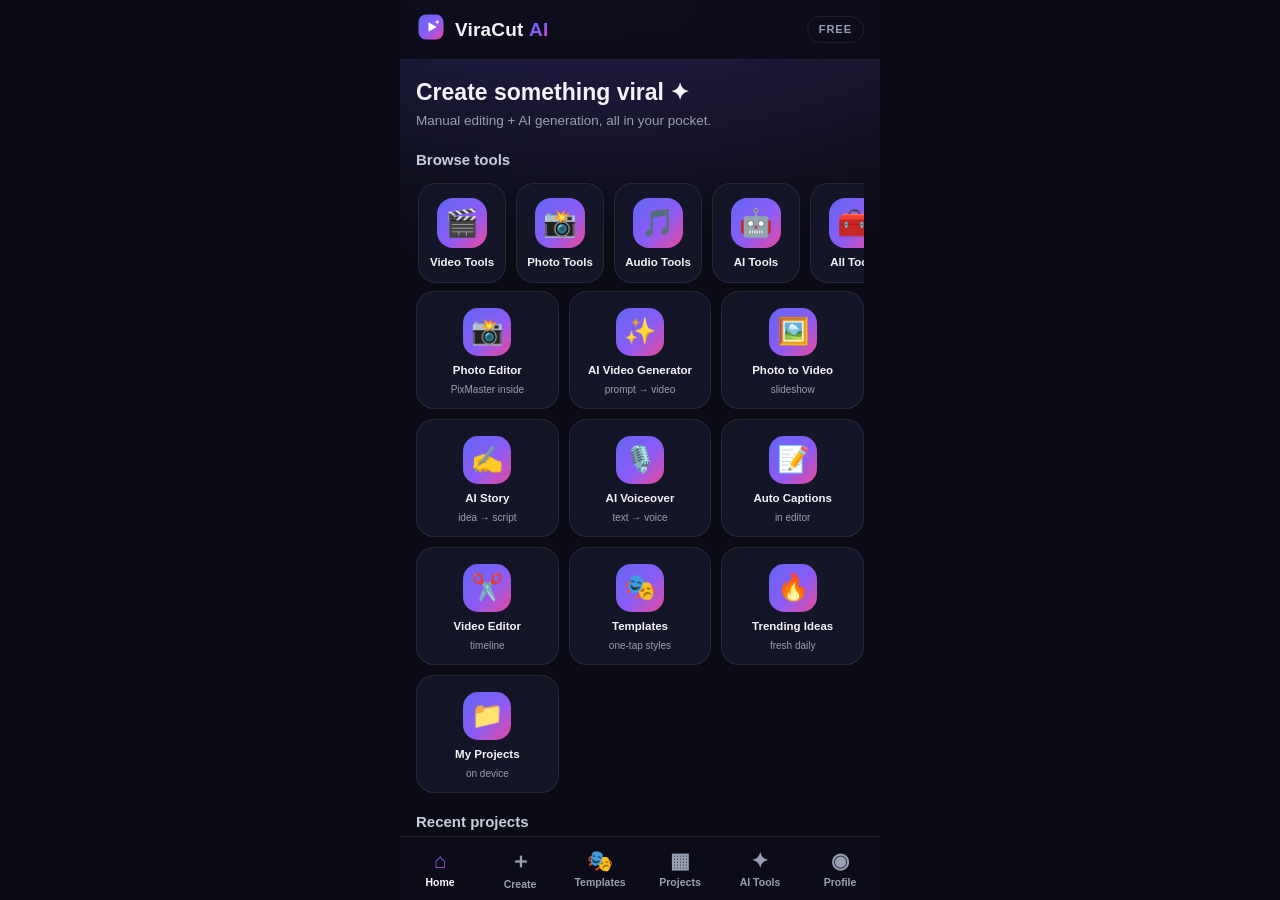
==== commit 5a8c0397: "Remove duplicate tools — each feature in one place only" ====
--- a/index.html
+++ b/index.html
@@ -306,12 +306,12 @@
 <script src="js/bodyfx.js?v=1"></script>
 <script src="js/fxlib.js?v=3"></script>
 <script src="js/fxthumbs.js?v=3"></script>
-<script src="js/fx-pro.js?v=3"></script>
+<script src="js/fx-pro.js?v=4"></script>
 <script src="js/photo.js?v=1"></script>
 <script src="js/photo-filters.js?v=1"></script>
 <script src="js/photo-ui.js?v=7"></script>
-<script src="js/editor.js?v=20"></script>
-<script src="js/editor-panels.js?v=6"></script>
+<script src="js/editor.js?v=21"></script>
+<script src="js/editor-panels.js?v=7"></script>
 <script src="js/ai-video.js?v=5"></script>
 <script src="js/projects.js?v=6"></script>
 <script src="js/templates.js?v=5"></script>
@@ -322,10 +322,10 @@
 <script src="js/tx-frame.js?v=5"></script>
 <script src="js/tx-flow.js?v=7"></script>
 <script src="js/tx-flow2.js?v=10"></script>
-<script src="js/toolpages.js?v=1"></script>
-<script src="js/i18n.js?v=7"></script>
+<script src="js/toolpages.js?v=3"></script>
+<script src="js/i18n.js?v=8"></script>
 <script src="js/settings.js?v=6"></script>
-<script src="js/app.js?v=21"></script>
+<script src="js/app.js?v=23"></script>
 <script>
 if ('serviceWorker' in navigator) {
   window.addEventListener('load', () => {
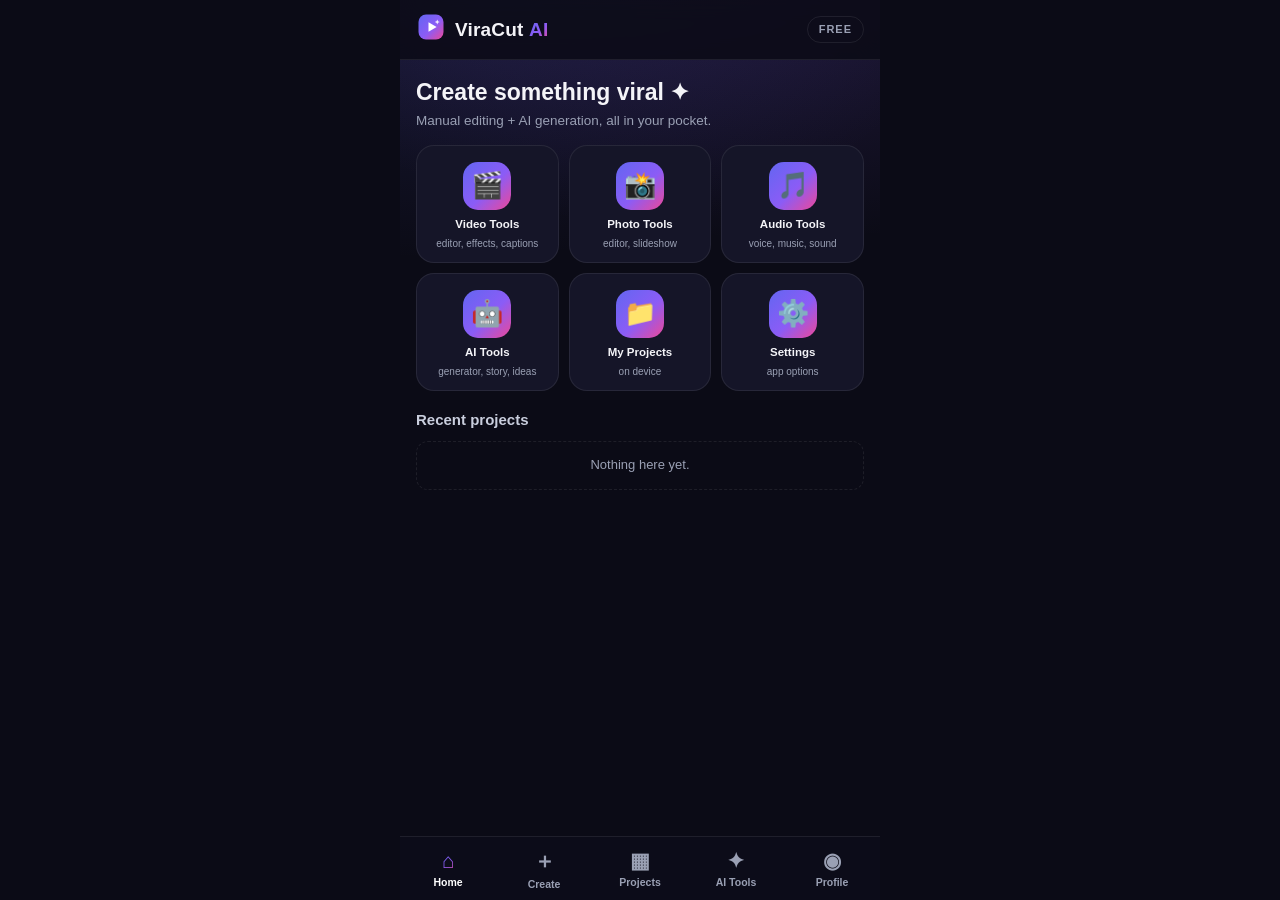
==== commit 70fff23a: "Restructure: Home=4 categories only, Templates removed from bottom nav" ====
--- a/index.html
+++ b/index.html
@@ -278,7 +278,6 @@
   <nav id="bottomnav">
     <button data-nav="screen-home" class="active"><span class="ni">⌂</span><span data-i18n="nav.home">Home</span></button>
     <button data-nav="screen-create"><span class="ni">＋</span><span data-i18n="nav.create">Create</span></button>
-    <button data-nav="screen-templates"><span class="ni">🎭</span><span data-i18n="nav.templates">Templates</span></button>
     <button data-nav="screen-projects"><span class="ni">▦</span><span data-i18n="nav.projects">Projects</span></button>
     <button data-nav="screen-aitools"><span class="ni">✦</span><span data-i18n="nav.aitools">AI Tools</span></button>
     <button data-nav="screen-profile"><span class="ni">◉</span><span data-i18n="nav.profile">Profile</span></button>
@@ -322,10 +321,10 @@
 <script src="js/tx-frame.js?v=5"></script>
 <script src="js/tx-flow.js?v=7"></script>
 <script src="js/tx-flow2.js?v=10"></script>
-<script src="js/toolpages.js?v=3"></script>
+<script src="js/toolpages.js?v=4"></script>
 <script src="js/i18n.js?v=8"></script>
 <script src="js/settings.js?v=6"></script>
-<script src="js/app.js?v=23"></script>
+<script src="js/app.js?v=24"></script>
 <script>
 if ('serviceWorker' in navigator) {
   window.addEventListener('load', () => {
